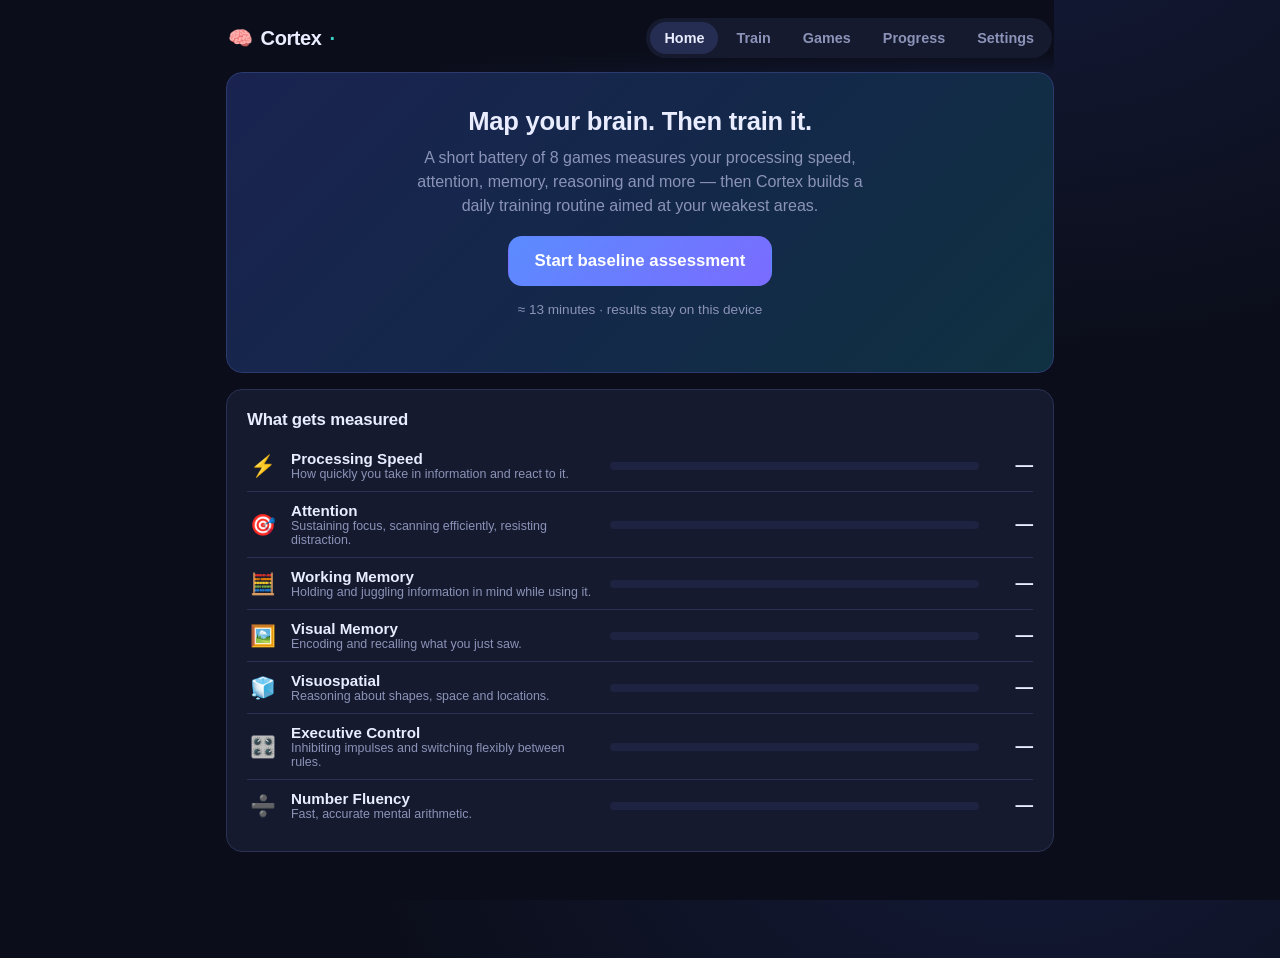
==== index.html @ d54f3486 "Cortex — cognitive assessment & adaptive brain training PWA 12 games across 7 cognitive domains, bas" ====
<!DOCTYPE html>
<html lang="en">
<head>
  <meta charset="UTF-8">
  <meta name="viewport" content="width=device-width, initial-scale=1.0, maximum-scale=1.0, user-scalable=no, viewport-fit=cover">
  <title>Cortex — Brain Training</title>
  <meta name="theme-color" content="#0b0e1a">
  <!-- iOS home-screen app -->
  <meta name="apple-mobile-web-app-capable" content="yes">
  <meta name="mobile-web-app-capable" content="yes">
  <meta name="apple-mobile-web-app-status-bar-style" content="black-translucent">
  <meta name="apple-mobile-web-app-title" content="Cortex">
  <link rel="apple-touch-icon" href="icons/apple-touch-icon.png">
  <link rel="manifest" href="manifest.webmanifest">
  <link rel="icon" href="data:image/svg+xml,<svg xmlns=%22http://www.w3.org/2000/svg%22 viewBox=%220 0 100 100%22><text y=%22.9em%22 font-size=%2290%22>🧠</text></svg>">
  <link rel="stylesheet" href="css/style.css">
</head>
<body>
  <div id="app">
    <header id="topbar"></header>
    <main id="main"></main>
  </div>

  <!-- Core (order matters: classic scripts, no build step) -->
  <script src="js/core.js"></script>
  <script src="js/charts.js"></script>
  <script src="js/engine.js"></script>

  <!-- Games (each registers itself with the engine) -->
  <script src="js/tasks/reaction.js"></script>
  <script src="js/tasks/symbols.js"></script>
  <script src="js/tasks/gonogo.js"></script>
  <script src="js/tasks/search.js"></script>
  <script src="js/tasks/nback.js"></script>
  <script src="js/tasks/digitspan.js"></script>
  <script src="js/tasks/spatialspan.js"></script>
  <script src="js/tasks/rotation.js"></script>
  <script src="js/tasks/stroop.js"></script>
  <script src="js/tasks/switching.js"></script>
  <script src="js/tasks/matrix.js"></script>
  <script src="js/tasks/math.js"></script>

  <!-- App logic -->
  <script src="js/assessment.js"></script>
  <script src="js/training.js"></script>
  <script src="js/main.js"></script>

  <script>
    // Offline support — service workers need a secure context (https or localhost).
    // Over plain http on a LAN this quietly does nothing; the app still works online.
    if ('serviceWorker' in navigator &&
        (location.protocol === 'https:' || ['localhost', '127.0.0.1'].includes(location.hostname))) {
      window.addEventListener('load', () => {
        navigator.serviceWorker.register('sw.js').catch(() => {});
      });
    }
  </script>
</body>
</html>
---- css/style.css ----
/* ============================================================
   Cortex — style.css
   Dark, high-contrast, touch-friendly. CSS variables for theme;
   shared task-component classes documented in docs/ARCHITECTURE.md
   ============================================================ */

:root {
  --bg: #0b0e1a;
  --panel: #151a2e;
  --panel-2: #1d2340;
  --panel-3: #262d52;
  --line: #2a3154;
  --text: #e9edff;
  --muted: #8b93b8;
  --accent: #5b8cff;
  --accent-2: #38d0c4;
  --good: #3ddc84;
  --bad: #ff5d73;
  --warn: #ffb454;
  --ink-red: #ff5d73;
  --ink-blue: #5b8cff;
  --ink-green: #3ddc84;
  --ink-yellow: #ffb454;
  --radius: 16px;
  --shadow: 0 10px 30px rgba(0, 0, 0, 0.35);
  --font: -apple-system, BlinkMacSystemFont, "SF Pro Text", "Segoe UI", Inter, Roboto, sans-serif;
}

* { box-sizing: border-box; margin: 0; padding: 0; }
html, body { height: 100%; }
body {
  background: radial-gradient(1200px 800px at 80% -10%, #141a38 0%, var(--bg) 55%);
  color: var(--text);
  font-family: var(--font);
  -webkit-font-smoothing: antialiased;
  touch-action: manipulation;
}
body.task-open { overflow: hidden; }

button { font-family: inherit; color: inherit; }
canvas { display: block; }
.muted { color: var(--muted); }
.small { font-size: 0.85rem; }
h1, h2, h3 { font-weight: 700; letter-spacing: -0.01em; }

/* ---------------- App shell ---------------- */
#app {
  max-width: 860px; margin: 0 auto;
  padding: 0 16px 90px;
  /* keep clear of the iPhone home indicator & curved edges in standalone mode */
  padding-left: max(16px, env(safe-area-inset-left, 0px));
  padding-right: max(16px, env(safe-area-inset-right, 0px));
  padding-bottom: calc(90px + env(safe-area-inset-bottom, 0px));
}

#topbar {
  display: flex; align-items: center; gap: 10px;
  padding: 18px 2px 14px;
  padding-top: calc(18px + env(safe-area-inset-top, 0px)); /* Dynamic Island clearance */
  position: sticky; top: 0; z-index: 20;
  background: linear-gradient(var(--bg) 75%, transparent);
}
#topbar .logo {
  font-size: 1.25rem; font-weight: 800; letter-spacing: -0.02em;
  display: flex; align-items: center; gap: 8px; margin-right: auto;
}
#topbar .logo .spark { color: var(--accent-2); }

.nav { display: flex; gap: 4px; background: var(--panel); border-radius: 999px; padding: 4px; }
.nav button {
  border: 0; background: transparent; color: var(--muted);
  padding: 8px 14px; border-radius: 999px; cursor: pointer;
  font-size: 0.9rem; font-weight: 600; transition: background .15s, color .15s;
}
.nav button:hover { color: var(--text); }
.nav button.active { background: var(--panel-3); color: var(--text); }

@media (max-width: 640px) {
  #topbar { flex-wrap: wrap; }
  .nav { width: 100%; justify-content: space-between; }
  .nav button { flex: 1; padding: 8px 4px; font-size: 0.8rem; }
}

/* ---------------- Cards & layout ---------------- */
.card {
  background: var(--panel);
  border: 1px solid var(--line);
  border-radius: var(--radius);
  padding: 20px;
  margin-bottom: 16px;
}
.card h2 { font-size: 1.05rem; margin-bottom: 10px; }
.card .sub { color: var(--muted); font-size: 0.9rem; }

.grid-2 { display: grid; grid-template-columns: 1fr 1fr; gap: 16px; }
@media (max-width: 640px) { .grid-2 { grid-template-columns: 1fr; } }

.grid-cards { display: grid; grid-template-columns: repeat(auto-fill, minmax(230px, 1fr)); gap: 14px; }

.hero {
  background: linear-gradient(135deg, #1a2350 0%, #14284a 50%, #0f3141 100%);
  border: 1px solid #2c3a6e;
  text-align: center; padding: 34px 24px;
}
.hero h1 { font-size: 1.6rem; margin-bottom: 10px; }
.hero p { color: var(--muted); max-width: 480px; margin: 0 auto 18px; line-height: 1.5; }

/* ---------------- Buttons ---------------- */
.btn {
  display: inline-flex; align-items: center; justify-content: center; gap: 8px;
  border: 1px solid var(--line); background: var(--panel-2); color: var(--text);
  border-radius: 12px; padding: 10px 18px; font-size: 0.95rem; font-weight: 600;
  cursor: pointer; transition: transform .06s, background .15s, border-color .15s;
  user-select: none; -webkit-user-select: none;
}
.btn:hover { background: var(--panel-3); }
.btn:active { transform: scale(0.97); }
.btn.primary {
  background: linear-gradient(135deg, var(--accent), #7a6bff);
  border-color: transparent; color: #fff;
}
.btn.primary:hover { filter: brightness(1.1); }
.btn.ghost { background: transparent; }
.btn.danger { background: transparent; border-color: var(--bad); color: var(--bad); }
.btn.big { padding: 14px 26px; font-size: 1.05rem; border-radius: 14px; }
.btn:disabled { opacity: 0.45; cursor: default; }
.btn-row { display: flex; gap: 10px; justify-content: flex-end; margin-top: 18px; flex-wrap: wrap; }

.pill {
  display: inline-flex; align-items: center; gap: 5px;
  background: var(--panel-2); border: 1px solid var(--line);
  border-radius: 999px; padding: 3px 10px; font-size: 0.75rem; color: var(--muted);
  font-weight: 600;
}
.pill.focus { border-color: var(--accent); color: var(--accent); }

/* ---------------- Domain / stat rows ---------------- */
.domain-row {
  display: flex; align-items: center; gap: 12px; padding: 10px 0;
  border-bottom: 1px solid var(--line);
}
.domain-row:last-child { border-bottom: 0; }
.domain-row .d-icon { font-size: 1.3rem; width: 32px; text-align: center; }
.domain-row .d-name { flex: 1; min-width: 0; }
.domain-row .d-name .nm { font-weight: 600; font-size: 0.95rem; }
.domain-row .d-name .bl { color: var(--muted); font-size: 0.78rem; }
.domain-row .d-score { font-weight: 800; font-size: 1.1rem; width: 42px; text-align: right; }

.meter { flex: 1.2; height: 8px; background: var(--panel-2); border-radius: 99px; overflow: hidden; }
.meter > div { height: 100%; border-radius: 99px; background: linear-gradient(90deg, var(--accent), var(--accent-2)); }

/* ---------------- Streak / today ---------------- */
.stat-strip { display: flex; gap: 12px; }
.stat-box {
  flex: 1; background: var(--panel-2); border-radius: 12px; padding: 12px;
  text-align: center;
}
.stat-box .v { font-size: 1.5rem; font-weight: 800; }
.stat-box .l { color: var(--muted); font-size: 0.75rem; margin-top: 2px; }

.today-item {
  display: flex; align-items: center; gap: 12px; padding: 10px 12px;
  background: var(--panel-2); border-radius: 12px; margin-bottom: 8px;
}
.today-item .t-icon { font-size: 1.4rem; }
.today-item .t-name { flex: 1; font-weight: 600; }
.today-item .t-done { color: var(--good); font-weight: 700; }
.today-item.done { opacity: 0.65; }

/* ---------------- Game library ---------------- */
.game-card {
  background: var(--panel); border: 1px solid var(--line);
  border-radius: var(--radius); padding: 16px; cursor: pointer;
  transition: border-color .15s, transform .1s;
}
.game-card:hover { border-color: var(--accent); transform: translateY(-2px); }
.game-card .g-icon { font-size: 1.9rem; }
.game-card .g-name { font-weight: 700; margin: 8px 0 2px; }
.game-card .g-meta { display: flex; gap: 6px; margin-top: 10px; flex-wrap: wrap; }

/* ---------------- Overlays / dialogs ---------------- */
.overlay {
  position: fixed; inset: 0; z-index: 300; /* above .task-layer (200) — quit dialog must cover a running game */
  background: rgba(5, 7, 15, 0.72); backdrop-filter: blur(6px);
  display: flex; align-items: center; justify-content: center; padding: 18px;
}
.overlay-card {
  background: var(--panel); border: 1px solid var(--line);
  border-radius: var(--radius); box-shadow: var(--shadow);
  padding: 24px; max-width: 480px; width: 100%;
  max-height: 88vh; overflow-y: auto;
}
.overlay-card h3 { margin-bottom: 8px; }
.overlay-card p { line-height: 1.5; }

/* ---------------- Task layer (full-screen runner) ---------------- */
.task-layer {
  position: fixed; inset: 0; z-index: 200;
  background: var(--bg);
  display: flex; flex-direction: column;
}
.task-top {
  display: flex; align-items: center; gap: 12px;
  padding: 14px 16px 10px; max-width: 860px; margin: 0 auto; width: 100%;
  padding-top: calc(14px + env(safe-area-inset-top, 0px)); /* Dynamic Island clearance */
}
.task-top .t-quit {
  border: 1px solid var(--line); background: var(--panel); color: var(--muted);
  width: 36px; height: 36px; border-radius: 10px; cursor: pointer; font-size: 1rem;
}
.task-top .t-quit:hover { color: var(--bad); border-color: var(--bad); }
.task-top .t-title { font-weight: 700; display: flex; align-items: center; gap: 8px; }
.task-top .t-seq { margin-left: auto; color: var(--muted); font-weight: 600; font-size: 0.85rem; }

.task-progress {
  height: 5px; background: var(--panel-2); border-radius: 99px;
  margin: 0 16px; max-width: 828px; width: calc(100% - 32px);
  align-self: center; overflow: hidden;
}
.task-progress .bar {
  height: 100%; width: 0%;
  background: linear-gradient(90deg, var(--accent), var(--accent-2));
  border-radius: 99px; transition: width .2s linear;
}
.task-stat {
  text-align: center; color: var(--muted); font-size: 0.85rem; font-weight: 600;
  padding: 6px 0 0; min-height: 26px;
}

.task-stage {
  flex: 1; position: relative; overflow: hidden;
  max-width: 860px; width: 100%; margin: 0 auto; padding: 10px 16px 24px;
  padding-bottom: calc(24px + env(safe-area-inset-bottom, 0px));
  display: flex; flex-direction: column;
}
.task-stage.flash-good { animation: flashGood .3s; }
.task-stage.flash-bad { animation: flashBad .3s; }
@keyframes flashGood { 0% { box-shadow: inset 0 0 0 3px var(--good); } 100% { box-shadow: inset 0 0 0 0 transparent; } }
@keyframes flashBad { 0% { box-shadow: inset 0 0 0 3px var(--bad); } 100% { box-shadow: inset 0 0 0 0 transparent; } }

/* Instructions / countdown / results inside task layer */
.task-veil {
  position: absolute; inset: 0; z-index: 5;
  display: flex; align-items: center; justify-content: center;
  background: var(--bg); padding: 20px;
}
.task-intro { max-width: 440px; text-align: center; }
.task-intro .ti-icon { font-size: 3rem; }
.task-intro h2 { font-size: 1.4rem; margin: 10px 0 4px; }
.task-intro .ti-domain { margin-bottom: 14px; }
.task-intro ul { text-align: left; margin: 0 auto 20px; padding-left: 22px; color: var(--muted); line-height: 1.7; max-width: 380px; }

.countdown { font-size: 6rem; font-weight: 800; color: var(--accent-2); animation: pulse .9s infinite; }
@keyframes pulse { 0% { transform: scale(1); opacity: 1; } 100% { transform: scale(1.25); opacity: 0.25; } }

.score-ring {
  width: 140px; height: 140px; border-radius: 50%;
  display: flex; align-items: center; justify-content: center;
  margin: 0 auto 14px; position: relative;
}
.score-ring .inner {
  width: 112px; height: 112px; border-radius: 50%; background: var(--panel);
  display: flex; flex-direction: column; align-items: center; justify-content: center;
}
.score-ring .inner .s { font-size: 2.2rem; font-weight: 800; line-height: 1; }
.score-ring .inner .of { color: var(--muted); font-size: 0.72rem; }
.result-box { text-align: center; max-width: 380px; }
.result-box .r-primary { font-size: 1.05rem; font-weight: 600; margin-bottom: 4px; }
.result-box .r-delta { font-size: 0.9rem; margin-bottom: 14px; }
.result-box .r-delta.up { color: var(--good); }
.result-box .r-delta.down { color: var(--bad); }
.result-box .r-level { color: var(--warn); font-weight: 700; margin-bottom: 14px; }

/* ============================================================
   Shared task components (used by js/tasks/*.js)
   ============================================================ */

.stage-center {
  flex: 1; display: flex; flex-direction: column;
  align-items: center; justify-content: center; gap: 18px;
  min-height: 0;
}
.task-msg { color: var(--muted); font-size: 1rem; text-align: center; }

.stim-box {
  height: 210px; display: flex; align-items: center; justify-content: center;
  width: 100%;
}
.stim { font-size: 5.5rem; font-weight: 800; line-height: 1; text-align: center; }
@media (max-height: 640px) { .stim-box { height: 150px; } .stim { font-size: 4rem; } }

/* Grid boards (n-back, memory matrix, spatial span, search) */
.board { display: grid; gap: 10px; touch-action: manipulation; }
.tile {
  background: var(--panel-2); border: 1px solid var(--line); border-radius: 12px;
  aspect-ratio: 1; cursor: pointer; transition: background .1s, transform .06s;
  display: flex; align-items: center; justify-content: center;
  font-weight: 700; font-size: 1.2rem;
  min-width: 44px; min-height: 44px;
}
.tile:active { transform: scale(0.95); }
.tile.lit { background: var(--accent); border-color: var(--accent); }
.tile.good { background: var(--good); border-color: var(--good); color: #06281a; }
.tile.bad { background: var(--bad); border-color: var(--bad); color: #33060d; }
.tile.reveal { background: var(--panel-3); border-color: var(--accent-2); }
.tile.hollow { background: transparent; border-style: dashed; cursor: default; }

/* Choice buttons (stroop, switching, rotation) */
.choice-row { display: flex; gap: 14px; justify-content: center; flex-wrap: wrap; width: 100%; }
.choice {
  border: 1px solid var(--line); background: var(--panel-2); color: var(--text);
  border-radius: 14px; padding: 18px 10px; font-size: 1.05rem; font-weight: 700;
  cursor: pointer; min-width: 110px; flex: 0 1 150px;
  transition: transform .06s, background .12s;
  user-select: none; -webkit-user-select: none;
}
.choice:active { transform: scale(0.96); background: var(--panel-3); }
.choice .key-hint { display: block; color: var(--muted); font-size: 0.7rem; font-weight: 600; margin-top: 4px; }
@media (pointer: coarse) { .choice .key-hint { display: none; } }

/* Numeric keypad (digit span, math, symbols) */
.keypad {
  display: grid; grid-template-columns: repeat(3, 1fr); gap: 8px;
  width: min(300px, 86vw);
}
.keypad.wide { grid-template-columns: repeat(5, 1fr); width: min(420px, 92vw); }
.key {
  border: 1px solid var(--line); background: var(--panel-2); color: var(--text);
  border-radius: 12px; padding: 14px 0; font-size: 1.25rem; font-weight: 700;
  cursor: pointer; user-select: none; -webkit-user-select: none;
  transition: transform .05s, background .1s;
}
.key:active { transform: scale(0.94); background: var(--panel-3); }
.key.action { color: var(--accent-2); font-size: 1rem; }

.answer-line {
  min-height: 52px; font-size: 2rem; font-weight: 800; letter-spacing: 0.15em;
  display: flex; align-items: center; justify-content: center;
  border-bottom: 2px solid var(--line); padding: 0 22px; min-width: 180px;
}

/* Symbol coding legend */
.legend-row { display: flex; gap: 8px; justify-content: center; flex-wrap: wrap; }
.legend-cell {
  background: var(--panel-2); border: 1px solid var(--line); border-radius: 10px;
  padding: 8px 12px; text-align: center; min-width: 52px;
}
.legend-cell .sym { font-size: 1.35rem; display: block; }
.legend-cell .dig { color: var(--muted); font-weight: 700; font-size: 0.85rem; }

/* Ink colors (stroop etc.) */
.ink-red { color: var(--ink-red); }
.ink-blue { color: var(--ink-blue); }
.ink-green { color: var(--ink-green); }
.ink-yellow { color: var(--ink-yellow); }
.fill-red { background: var(--ink-red) !important; border-color: var(--ink-red) !important; }
.fill-blue { background: var(--ink-blue) !important; border-color: var(--ink-blue) !important; }
.fill-green { background: var(--ink-green) !important; border-color: var(--ink-green) !important; }
.fill-yellow { background: var(--ink-yellow) !important; border-color: var(--ink-yellow) !important; }

/* Full-stage tap pad (reaction, go/no-go) */
.tap-pad {
  flex: 1; width: 100%; border-radius: var(--radius);
  border: 1px solid var(--line); background: var(--panel);
  display: flex; flex-direction: column; align-items: center; justify-content: center;
  gap: 14px; cursor: pointer; user-select: none; -webkit-user-select: none;
  font-size: 1.1rem; font-weight: 600; color: var(--muted);
  min-height: 220px;
}
.tap-pad .big-shape { font-size: 7rem; line-height: 1; }

/* Progress screen bits */
.sessions-table { width: 100%; border-collapse: collapse; font-size: 0.85rem; }
.sessions-table th { color: var(--muted); text-align: left; font-weight: 600; padding: 6px 8px; border-bottom: 1px solid var(--line); }
.sessions-table td { padding: 7px 8px; border-bottom: 1px solid var(--line); }
.sessions-table tr:last-child td { border-bottom: 0; }

.seg { display: flex; gap: 6px; flex-wrap: wrap; margin-bottom: 12px; }
.seg button {
  border: 1px solid var(--line); background: var(--panel-2); color: var(--muted);
  border-radius: 999px; padding: 6px 12px; font-size: 0.8rem; font-weight: 600; cursor: pointer;
}
.seg button.active { background: var(--panel-3); color: var(--text); border-color: var(--accent); }

/* Toggle switch */
.toggle-row { display: flex; align-items: center; justify-content: space-between; padding: 12px 0; border-bottom: 1px solid var(--line); }
.toggle-row:last-child { border-bottom: 0; }
.switch { position: relative; width: 46px; height: 26px; flex-shrink: 0; }
.switch input { opacity: 0; width: 0; height: 0; }
.switch .slider {
  position: absolute; inset: 0; background: var(--panel-3); border-radius: 99px;
  cursor: pointer; transition: background .15s;
}
.switch .slider::before {
  content: ""; position: absolute; width: 20px; height: 20px; border-radius: 50%;
  background: var(--muted); top: 3px; left: 3px; transition: transform .15s, background .15s;
}
.switch input:checked + .slider { background: var(--accent); }
.switch input:checked + .slider::before { transform: translateX(20px); background: #fff; }

/* Calendar heatmap (Progress → Your patterns) */
.heatmap { display: flex; gap: 3px; overflow-x: auto; padding: 2px 0 6px; }
.hm-col { display: flex; flex-direction: column; gap: 3px; }
.hm-cell {
  width: 13px; height: 13px; border-radius: 3px;
  background: var(--panel-2); flex-shrink: 0;
}
.hm-cell.today { outline: 1.5px solid var(--accent-2); outline-offset: 1px; }
.hm-labels .hm-cell {
  background: transparent; color: var(--muted);
  font-size: 9px; line-height: 13px; text-align: center; font-weight: 700;
}
.pattern-h { font-size: 0.8rem; font-weight: 700; color: var(--muted); margin: 14px 0 4px; text-transform: uppercase; letter-spacing: 0.05em; }

/* Misc */
.divider { height: 1px; background: var(--line); margin: 14px 0; }
.center { text-align: center; }
.mt { margin-top: 14px; }
.notice {
  background: rgba(91, 140, 255, 0.08); border: 1px solid rgba(91, 140, 255, 0.35);
  border-radius: 12px; padding: 12px 14px; font-size: 0.85rem; color: var(--muted);
  line-height: 1.5;
}
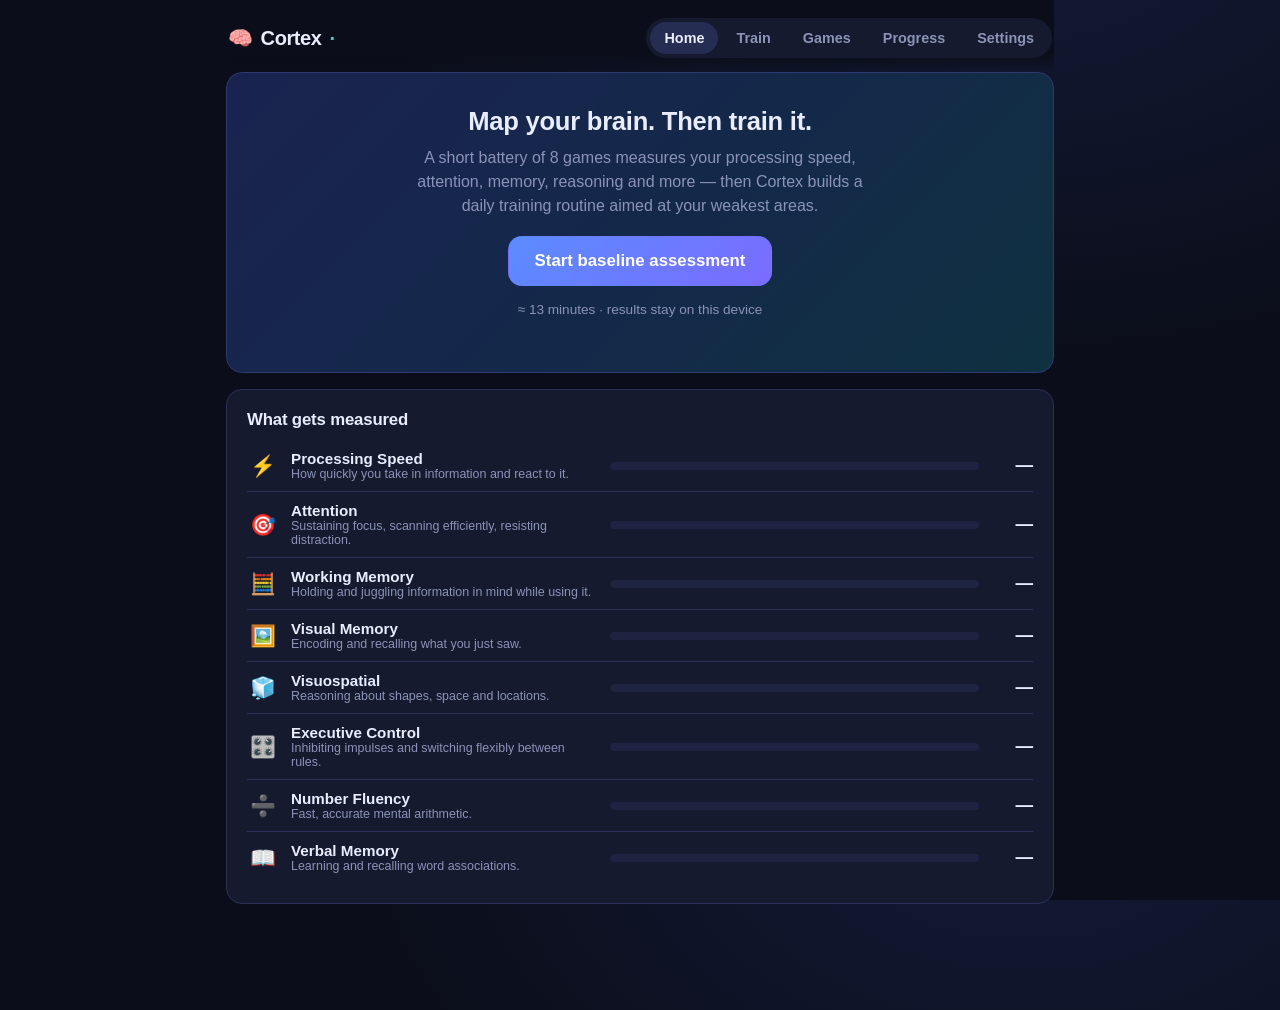
==== commit 66858e6b: "v2: honest measurement, habit mechanics, deep insights, accessibility Measurement: interrupted round" ====
--- a/index.html
+++ b/index.html
@@ -39,11 +39,16 @@
   <script src="js/tasks/switching.js"></script>
   <script src="js/tasks/matrix.js"></script>
   <script src="js/tasks/math.js"></script>
+  <script src="js/tasks/wordpairs.js"></script>
 
   <!-- App logic -->
   <script src="js/assessment.js"></script>
   <script src="js/training.js"></script>
+  <script src="js/achievements.js"></script>
+  <script src="js/report.js"></script>
+  <script src="js/sync.js"></script>
   <script src="js/main.js"></script>
+  <script src="js/gamedetail.js"></script> <!-- after main.js: uses BT.registerScreen -->
 
   <script>
     // Offline support — service workers need a secure context (https or localhost).
--- a/css/style.css
+++ b/css/style.css
@@ -27,7 +27,7 @@
 }
 
 * { box-sizing: border-box; margin: 0; padding: 0; }
-html, body { height: 100%; }
+html, body { height: 100%; overscroll-behavior: none; }
 body {
   background: radial-gradient(1200px 800px at 80% -10%, #141a38 0%, var(--bg) 55%);
   color: var(--text);
@@ -353,6 +353,8 @@
 .ink-blue { color: var(--ink-blue); }
 .ink-green { color: var(--ink-green); }
 .ink-yellow { color: var(--ink-yellow); }
+.ink-white { color: #f2f4ff; }
+.ink-gray { color: #79819f; }
 .fill-red { background: var(--ink-red) !important; border-color: var(--ink-red) !important; }
 .fill-blue { background: var(--ink-blue) !important; border-color: var(--ink-blue) !important; }
 .fill-green { background: var(--ink-green) !important; border-color: var(--ink-green) !important; }
@@ -398,6 +400,50 @@
 .switch input:checked + .slider { background: var(--accent); }
 .switch input:checked + .slider::before { transform: translateX(20px); background: #fff; }
 
+/* ---------------- v2: rounds, ceremonies, combos ---------------- */
+.task-layer { touch-action: none; } /* taps still fire; browser pan/zoom gestures don't */
+.task-layer .tile, .task-layer .tap-pad, .task-layer .choice, .task-layer .key {
+  -webkit-touch-callout: none;
+}
+
+.intro-demo {
+  background: var(--panel-2); border: 1px solid var(--line); border-radius: 12px;
+  padding: 12px; margin: 0 auto 18px; max-width: 300px;
+}
+
+.practice-banner {
+  text-align: center; font-size: 0.75rem; font-weight: 800; letter-spacing: 0.12em;
+  color: var(--warn); padding: 4px 0 0;
+}
+
+.combo-float {
+  position: absolute; left: 50%; top: 38%;
+  transform: translateX(-50%);
+  font-size: 1.4rem; font-weight: 800; color: var(--accent-2);
+  pointer-events: none; z-index: 4;
+  animation: comboRise 1.05s ease-out forwards;
+}
+@keyframes comboRise {
+  0% { opacity: 0; transform: translateX(-50%) translateY(10px) scale(0.8); }
+  20% { opacity: 1; transform: translateX(-50%) translateY(0) scale(1.15); }
+  100% { opacity: 0; transform: translateX(-50%) translateY(-46px) scale(1); }
+}
+
+.pb-banner {
+  color: var(--warn); font-weight: 800; font-size: 1.05rem; margin-bottom: 10px;
+  animation: pbIn 0.5s ease-out;
+}
+@keyframes pbIn { 0% { opacity: 0; transform: scale(0.7); } 60% { transform: scale(1.12); } 100% { opacity: 1; transform: scale(1); } }
+.pb-pulse { animation: pbPulse 0.7s ease-out; }
+@keyframes pbPulse { 0% { transform: scale(1); } 35% { transform: scale(1.12); } 100% { transform: scale(1); } }
+
+.task-intro.finale { max-width: 420px; width: 100%; }
+.streak-big { font-size: 2.6rem; font-weight: 800; margin: 8px 0 2px; }
+.tags-block { margin-top: 16px; border-top: 1px solid var(--line); padding-top: 12px; }
+.tag-row { display: flex; gap: 6px; justify-content: center; align-items: center; flex-wrap: wrap; margin-bottom: 8px; }
+.tag-chip { cursor: pointer; border: 1px solid var(--line); background: var(--panel-2); }
+.tag-chip.active { border-color: var(--accent); color: var(--accent); background: rgba(91, 140, 255, 0.12); }
+
 /* Calendar heatmap (Progress → Your patterns) */
 .heatmap { display: flex; gap: 3px; overflow-x: auto; padding: 2px 0 6px; }
 .hm-col { display: flex; flex-direction: column; gap: 3px; }
